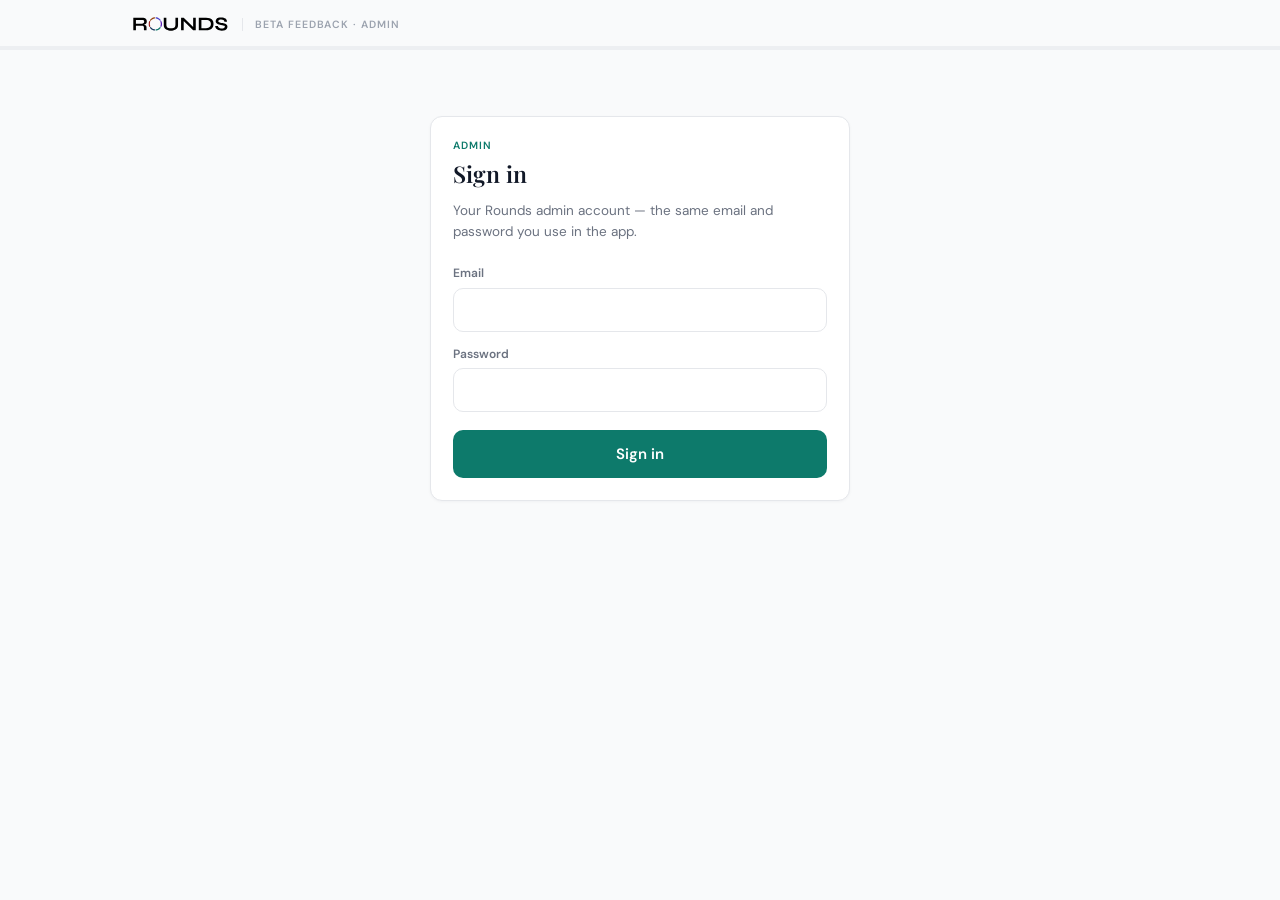
==== beta/index.html @ d3ec4064 "Add the hidden beta feedback page Unlinked and noindex: /beta is the admin console, /beta/?k=<token>" ====
<!DOCTYPE html>
<html lang="en">
<head>
<meta charset="UTF-8" />
<meta name="viewport" content="width=device-width, initial-scale=1, viewport-fit=cover" />
<meta name="robots" content="noindex, nofollow, noarchive" />
<title>Rounds — Beta feedback</title>

<style>
  @import url('https://fonts.googleapis.com/css2?family=Playfair+Display:wght@400;500;600;700&family=DM+Sans:wght@400;500;600;700&display=swap');

  :root {
    --r-teal: #0D7A6B;
    --r-teal-pressed: #0A5E55;
    --r-teal-faint: #E6F5F2;
    --r-text-primary: #111827;
    --r-text-soft: #374151;
    --r-text-muted: #6B7280;
    --r-text-faint: #9CA3AF;
    --r-border: #E5E7EB;
    --r-hairline: #EDEFF2;
    --r-bg: #F9FAFB;
    --r-card: #FFFFFF;
    --r-warning: #991B1B;
    --r-society: #4338CA;
    --r-industry: #92400E;
    --r-regulatory: #991B1B;
    --r-surgical: #1E3A5F;
    --r-cme: #1D4ED8;
    --r-literature: #15803D;
    --r-tier-key: #0D7A6B;
    --r-tier-notable: #1D4ED8;
    --r-tier-background: #64748B;

    --radius-card: 12px;
    --radius-control: 10px;
    --ease: cubic-bezier(0.4, 0, 0.2, 1);
    --fast: 0.15s;
    --base: 0.2s;
    --slow: 0.55s;
  }

  * { box-sizing: border-box; }

  html, body {
    margin: 0; padding: 0;
    background: var(--r-bg);
    color: var(--r-text-primary);
    font-family: 'DM Sans', -apple-system, BlinkMacSystemFont, 'Segoe UI', sans-serif;
    -webkit-font-smoothing: antialiased;
  }

  h1, h2, h3, .serif { font-family: 'Playfair Display', Georgia, serif; font-weight: 600; }

  a { color: var(--r-teal); }

  .wrap { max-width: 680px; margin: 0 auto; padding: 0 20px 80px; }
  .wrap-wide { max-width: 1060px; }

  /* ---------- masthead ---------- */
  .masthead {
    position: sticky; top: 0; z-index: 20;
    background: rgba(249, 250, 251, 0.92);
    backdrop-filter: saturate(180%) blur(12px);
    border-bottom: 1px solid var(--r-hairline);
  }
  .masthead-inner {
    max-width: 680px; margin: 0 auto; padding: 14px 20px 12px;
    display: flex; align-items: center; gap: 12px;
  }
  .masthead-inner.wide { max-width: 1060px; }
  .masthead img { height: 20px; width: auto; display: block; }
  .masthead .eyebrow {
    font-size: 10.5px; font-weight: 600; letter-spacing: 0.09em; text-transform: uppercase;
    color: var(--r-text-faint); padding-left: 12px; border-left: 1px solid var(--r-border);
  }
  .masthead .spacer { flex: 1; }

  .progress-track { height: 3px; background: var(--r-hairline); }
  .progress-fill {
    height: 100%; background: var(--r-teal); width: 0;
    transition: width var(--slow) var(--ease);
  }
  .progress-meta {
    max-width: 680px; margin: 0 auto; padding: 8px 20px 10px;
    display: flex; justify-content: space-between; align-items: baseline;
    font-size: 11.5px; color: var(--r-text-faint);
  }
  .progress-meta strong { color: var(--r-text-muted); font-weight: 600; }

  /* ---------- cards + type ---------- */
  .card {
    background: var(--r-card); border: 1px solid var(--r-border);
    border-radius: var(--radius-card); padding: 22px;
    box-shadow: 0 1px 3px rgba(17, 24, 39, 0.04);
  }
  .card + .card { margin-top: 14px; }

  .step-eyebrow {
    font-size: 10.5px; font-weight: 600; letter-spacing: 0.09em; text-transform: uppercase;
    color: var(--r-teal); margin-bottom: 8px;
  }
  .step-title { font-size: 27px; line-height: 1.2; margin: 0 0 8px; }
  .step-intro { font-size: 15px; line-height: 1.55; color: var(--r-text-muted); margin: 0 0 22px; max-width: 52ch; }

  .q { padding: 20px 0; border-top: 1px solid var(--r-hairline); }
  .q:first-of-type { border-top: none; padding-top: 4px; }
  .q-label { font-size: 15.5px; font-weight: 600; line-height: 1.4; margin-bottom: 3px; }
  .q-help { font-size: 13px; color: var(--r-text-muted); line-height: 1.5; margin-bottom: 12px; }
  .q-optional { font-size: 11px; font-weight: 500; color: var(--r-text-faint); margin-left: 6px; }

  /* ---------- scale ---------- */
  .scale { display: flex; gap: 6px; }
  .scale button {
    flex: 1; min-width: 0; padding: 13px 0;
    font-family: inherit; font-size: 15px; font-weight: 600;
    color: var(--r-text-soft); background: var(--r-card);
    border: 1px solid var(--r-border); border-radius: var(--radius-control);
    cursor: pointer; transition: all var(--fast) var(--ease);
  }
  .scale button:hover { border-color: var(--r-teal); color: var(--r-teal); }
  .scale button[aria-pressed="true"] {
    background: var(--r-teal); border-color: var(--r-teal); color: #fff;
  }
  .scale.nps button { padding: 11px 0; font-size: 13.5px; }
  .scale-anchors {
    display: flex; justify-content: space-between; margin-top: 8px;
    font-size: 11.5px; color: var(--r-text-faint);
  }

  /* ---------- chips / options ---------- */
  .opts { display: flex; flex-wrap: wrap; gap: 8px; }
  .opts button {
    font-family: inherit; font-size: 13.5px; font-weight: 500;
    color: var(--r-text-soft); background: var(--r-card);
    border: 1px solid var(--r-border); border-radius: 999px;
    padding: 9px 15px; cursor: pointer; transition: all var(--fast) var(--ease);
    display: inline-flex; align-items: center; gap: 7px;
  }
  .opts button:hover { border-color: var(--r-teal); color: var(--r-teal); }
  .opts button[aria-pressed="true"] {
    background: var(--r-teal); border-color: var(--r-teal); color: #fff;
  }
  .opts button[aria-pressed="true"] .tick { opacity: 1; }
  .tick { opacity: 0; transition: opacity var(--fast) var(--ease); }

  .opts.stack { flex-direction: column; }
  .opts.stack button {
    border-radius: var(--radius-control); width: 100%;
    justify-content: flex-start; text-align: left; padding: 13px 15px; font-size: 14.5px;
  }

  /* ---------- gate (used / not used) ---------- */
  .gate { display: grid; grid-template-columns: repeat(3, 1fr); gap: 8px; }
  .gate button {
    font-family: inherit; font-size: 14px; font-weight: 600;
    padding: 15px 10px; line-height: 1.3;
    color: var(--r-text-soft); background: var(--r-card);
    border: 1px solid var(--r-border); border-radius: var(--radius-control);
    cursor: pointer; transition: all var(--fast) var(--ease);
  }
  .gate button small { display: block; font-size: 11.5px; font-weight: 400; color: var(--r-text-faint); margin-top: 3px; }
  .gate button:hover { border-color: var(--r-teal); }
  .gate button[aria-pressed="true"] { background: var(--r-teal); border-color: var(--r-teal); color: #fff; }
  .gate button[aria-pressed="true"] small { color: rgba(255,255,255,0.78); }
  @media (max-width: 520px) { .gate { grid-template-columns: 1fr; } .gate button small { display: inline; margin-left: 6px; } }

  /* ---------- text ---------- */
  textarea, input[type="text"], input[type="email"], input[type="password"] {
    width: 100%; font-family: inherit; font-size: 14.5px; color: var(--r-text-primary);
    background: var(--r-card); border: 1px solid var(--r-border);
    border-radius: var(--radius-control); padding: 12px 14px; resize: vertical;
    transition: border-color var(--fast) var(--ease);
  }
  textarea:focus, input:focus { outline: none; border-color: var(--r-teal); }
  textarea { min-height: 88px; line-height: 1.5; }
  .char-count { font-size: 11px; color: var(--r-text-faint); text-align: right; margin-top: 5px; }

  /* ---------- buttons ---------- */
  .btn {
    font-family: inherit; font-size: 15px; font-weight: 600;
    padding: 13px 26px; border-radius: var(--radius-control); border: 1px solid transparent;
    cursor: pointer; transition: all var(--fast) var(--ease);
  }
  .btn-primary { background: var(--r-teal); color: #fff; }
  .btn-primary:hover:not(:disabled) { background: var(--r-teal-pressed); }
  .btn-primary:disabled { background: var(--r-border); color: var(--r-text-faint); cursor: not-allowed; }
  .btn-ghost { background: transparent; color: var(--r-text-muted); border-color: var(--r-border); }
  .btn-ghost:hover { color: var(--r-teal); border-color: var(--r-teal); }
  .btn-sm { font-size: 12.5px; padding: 8px 14px; }
  .btn-danger { background: transparent; color: var(--r-warning); border-color: #F3D6D6; }
  .btn-danger:hover { background: #FEF2F2; }

  .nav { display: flex; align-items: center; gap: 12px; margin-top: 26px; }
  .nav .spacer { flex: 1; }
  .nav-hint { font-size: 12px; color: var(--r-text-faint); }

  /* ---------- feature mock ---------- */
  .feature-head { display: flex; gap: 22px; align-items: center; margin-bottom: 4px; }
  .feature-copy { flex: 1; min-width: 0; }
  .mock {
    flex-shrink: 0; width: 176px; background: var(--r-bg);
    border: 1px solid var(--r-border); border-radius: 14px; padding: 11px;
    display: flex; flex-direction: column; gap: 7px;
  }
  @media (max-width: 640px) {
    .feature-head { flex-direction: column-reverse; align-items: stretch; gap: 16px; }
    .mock { width: 100%; }
  }
  .m-row { display: flex; align-items: center; gap: 7px; }
  .m-card {
    background: var(--r-card); border: 1px solid var(--r-border); border-radius: 8px;
    padding: 8px 9px; display: flex; flex-direction: column; gap: 5px;
  }
  .m-title { font-family: 'Playfair Display', Georgia, serif; font-size: 10.5px; font-weight: 600; line-height: 1.3; color: var(--r-text-primary); }
  .m-meta { font-size: 8px; color: var(--r-text-faint); letter-spacing: 0.03em; }
  .m-bar { height: 5px; border-radius: 3px; background: var(--r-hairline); }
  .m-field {
    background: var(--r-card); border: 1px solid var(--r-border); border-radius: 999px;
    padding: 6px 10px; font-size: 9px; color: var(--r-text-faint);
    display: flex; align-items: center; gap: 6px;
  }
  .m-pill {
    display: inline-flex; align-items: center; gap: 4px; border-radius: 999px;
    padding: 3px 7px; font-size: 8px; font-weight: 600; letter-spacing: 0.03em;
  }
  .m-pill-teal { background: var(--r-teal-faint); color: var(--r-teal); }
  .m-btn {
    background: var(--r-teal); color: #fff; border-radius: 6px; text-align: center;
    padding: 6px 0; font-size: 9px; font-weight: 600;
  }
  .m-stripe { width: 3px; border-radius: 2px; align-self: stretch; }
  .m-seg {
    display: flex; background: var(--r-hairline); border-radius: 7px; padding: 2px; gap: 2px;
  }
  .m-seg div { flex: 1; text-align: center; font-size: 7.5px; font-weight: 600; padding: 4px 0; border-radius: 5px; color: var(--r-text-muted); }
  .m-seg div.on { background: var(--r-card); color: var(--r-text-primary); box-shadow: 0 1px 2px rgba(17,24,39,0.06); }
  .m-score {
    display: flex; align-items: center; gap: 8px;
  }
  .m-score-num { font-family: 'Playfair Display', Georgia, serif; font-size: 20px; font-weight: 600; color: var(--r-tier-key); line-height: 1; }
  .m-notice {
    background: var(--r-card); border: 1px solid var(--r-border); border-radius: 8px;
    padding: 7px 8px; display: flex; gap: 6px; align-items: center;
  }

  /* ---------- misc ---------- */
  .callout {
    background: var(--r-teal-faint); border-radius: var(--radius-control);
    padding: 14px 16px; font-size: 13.5px; line-height: 1.55; color: var(--r-text-soft);
  }
  .fade-in { animation: fade 0.36s var(--ease) both; }
  @keyframes fade { from { opacity: 0; transform: translateY(9px); } to { opacity: 1; transform: none; } }
  @media (prefers-reduced-motion: reduce) {
    .fade-in { animation: none; }
    * { transition-duration: 0.01ms !important; }
  }
  .hidden { display: none !important; }
  .center { text-align: center; }
  .muted { color: var(--r-text-muted); font-size: 13.5px; line-height: 1.55; }
  .err {
    background: #FEF2F2; border: 1px solid #F3D6D6; color: var(--r-warning);
    border-radius: var(--radius-control); padding: 11px 14px; font-size: 13.5px; margin-top: 14px;
  }

  /* ---------- admin ---------- */
  .admin-tabs { display: flex; gap: 6px; margin-bottom: 18px; }
  .admin-tabs button {
    font-family: inherit; font-size: 13.5px; font-weight: 600; padding: 9px 16px;
    border-radius: 999px; border: 1px solid var(--r-border); background: var(--r-card);
    color: var(--r-text-muted); cursor: pointer; transition: all var(--fast) var(--ease);
  }
  .admin-tabs button[aria-pressed="true"] { background: var(--r-teal); border-color: var(--r-teal); color: #fff; }

  table { width: 100%; border-collapse: collapse; font-size: 13.5px; }
  th {
    text-align: left; font-size: 10.5px; font-weight: 600; letter-spacing: 0.07em;
    text-transform: uppercase; color: var(--r-text-faint); padding: 0 10px 10px; white-space: nowrap;
  }
  td { padding: 12px 10px; border-top: 1px solid var(--r-hairline); vertical-align: middle; }
  td.actions { text-align: right; white-space: nowrap; }
  .table-scroll { overflow-x: auto; }

  .status {
    display: inline-flex; align-items: center; gap: 6px; font-size: 12px; font-weight: 600;
    padding: 4px 10px; border-radius: 999px;
  }
  .status-open { background: var(--r-hairline); color: var(--r-text-muted); }
  .status-done { background: var(--r-teal-faint); color: var(--r-teal); }
  .status-revoked { background: #FEF2F2; color: var(--r-warning); }

  .form-row { display: flex; gap: 10px; flex-wrap: wrap; align-items: flex-end; }
  .form-row label { flex: 1; min-width: 160px; font-size: 12px; font-weight: 600; color: var(--r-text-muted); }
  .form-row label input { margin-top: 6px; }

  .stat-grid { display: grid; grid-template-columns: repeat(auto-fit, minmax(140px, 1fr)); gap: 10px; }
  .stat {
    background: var(--r-bg); border: 1px solid var(--r-border); border-radius: var(--radius-control);
    padding: 14px;
  }
  .stat-num { font-family: 'Playfair Display', Georgia, serif; font-size: 26px; font-weight: 600; line-height: 1; }
  .stat-label { font-size: 11.5px; color: var(--r-text-muted); margin-top: 6px; }

  .summary-row { padding: 12px 0; border-top: 1px solid var(--r-hairline); }
  .summary-row:first-child { border-top: none; }
  .summary-q { font-size: 13.5px; font-weight: 600; margin-bottom: 8px; }
  .bar-line { display: flex; align-items: center; gap: 10px; margin-bottom: 5px; font-size: 12.5px; }
  .bar-line .bl-label { width: 190px; flex-shrink: 0; color: var(--r-text-muted); }
  .bar-line .bl-track { display: block; flex: 1; height: 8px; background: var(--r-hairline); border-radius: 4px; overflow: hidden; }
  .bar-line .bl-fill { display: block; height: 8px; background: var(--r-teal); border-radius: 4px; }
  .bar-line .bl-n { width: 34px; text-align: right; color: var(--r-text-faint); font-size: 11.5px; }
  @media (max-width: 560px) { .bar-line .bl-label { width: 110px; } }

  details.resp { border-top: 1px solid var(--r-hairline); padding: 12px 0; }
  details.resp summary { cursor: pointer; font-size: 14px; font-weight: 600; list-style: none; display: flex; align-items: center; gap: 10px; }
  details.resp summary::-webkit-details-marker { display: none; }
  details.resp .ans { margin-top: 12px; }
  .ans-row { display: flex; gap: 12px; padding: 7px 0; border-top: 1px dashed var(--r-hairline); font-size: 13px; }
  .ans-row .ak { width: 220px; flex-shrink: 0; color: var(--r-text-muted); }
  .ans-row .av { color: var(--r-text-primary); }
  @media (max-width: 560px) { .ans-row { flex-direction: column; gap: 2px; } .ans-row .ak { width: auto; } }

  .quote { border-left: 2px solid var(--r-border); padding-left: 12px; margin: 6px 0; font-size: 13px; color: var(--r-text-soft); line-height: 1.5; }
  .quote cite { display: block; font-style: normal; font-size: 11.5px; color: var(--r-text-faint); margin-top: 3px; }
</style>
</head>

<body>
<div id="root"></div>

<script>
(function () {
  "use strict";

  var API = "https://roundsapp.onrender.com";
  var root = document.getElementById("root");

  // ---------------------------------------------------------------------
  // helpers
  // ---------------------------------------------------------------------
  function el(html) { var t = document.createElement("template"); t.innerHTML = html.trim(); return t.content.firstElementChild; }
  function esc(s) {
    return String(s === null || s === undefined ? "" : s)
      .replace(/&/g, "&amp;").replace(/</g, "&lt;").replace(/>/g, "&gt;")
      .replace(/"/g, "&quot;").replace(/'/g, "&#39;");
  }
  function qs(name) { return new URLSearchParams(location.search).get(name); }

  function api(path, opts) {
    opts = opts || {};
    var headers = { "Content-Type": "application/json" };
    if (opts.token) headers["Authorization"] = "Bearer " + opts.token;
    return fetch(API + path, {
      method: opts.method || "GET",
      headers: headers,
      body: opts.body ? JSON.stringify(opts.body) : undefined
    }).then(function (res) {
      return res.text().then(function (text) {
        var data = null;
        try { data = text ? JSON.parse(text) : null; } catch (e) { data = null; }
        if (!res.ok) {
          var msg = (data && (data.detail || data.message)) || ("Request failed (" + res.status + ")");
          var err = new Error(typeof msg === "string" ? msg : "Request failed");
          err.status = res.status;
          throw err;
        }
        return data;
      });
    });
  }

  var TEAL = "var(--r-teal)";
  function segmentedO(size, lw, color) {
    size = size || 30; lw = lw || 2.6; color = color || TEAL;
    var r = (size - lw) / 2, c = 2 * Math.PI * r, period = c / 6;
    var dash = period * 0.74, gap = period * 0.26;
    return '<svg width="' + size + '" height="' + size + '" viewBox="0 0 ' + size + ' ' + size + '" aria-hidden="true">' +
      '<circle cx="' + size / 2 + '" cy="' + size / 2 + '" r="' + r + '" fill="none" stroke="' + color +
      '" stroke-width="' + lw + '" stroke-linecap="round" stroke-dasharray="' + dash.toFixed(2) + ' ' + gap.toFixed(2) +
      '" stroke-dashoffset="' + (gap / 2).toFixed(2) + '" transform="rotate(-90 ' + size / 2 + ' ' + size / 2 + ')" /></svg>';
  }
  var TICK = '<svg class="tick" width="13" height="13" viewBox="0 0 24 24" fill="none" stroke="currentColor" stroke-width="3" stroke-linecap="round" stroke-linejoin="round"><path d="m5 13 4.5 4.5L19 7"/></svg>';

  function masthead(label, wide) {
    return '<div class="masthead"><div class="masthead-inner' + (wide ? " wide" : "") + '">' +
      '<img src="/rounds-wordmark.svg" alt="Rounds" />' +
      '<span class="eyebrow">' + esc(label) + '</span><span class="spacer"></span>' +
      '<span id="mast-slot"></span></div>' +
      '<div class="progress-track"><div class="progress-fill" id="progress-fill"></div></div>' +
      '<div class="progress-meta" id="progress-meta"></div></div>';
  }

  // ---------------------------------------------------------------------
  // feature mini-mocks — same tokens as the app, drawn not screenshotted
  // ---------------------------------------------------------------------
  var MOCKS = {
    search:
      '<div class="m-field">' + '<svg width="9" height="9" viewBox="0 0 24 24" fill="none" stroke="currentColor" stroke-width="2.4"><circle cx="11" cy="11" r="7"/><path d="m20 20-3.5-3.5"/></svg>' +
      'Title, DOI, or a link</div>' +
      '<div class="m-card"><div class="m-row" style="justify-content:space-between;align-items:flex-start">' +
      '<div class="m-title" style="flex:1">Outcomes of early versus delayed fixation…</div>' +
      '<svg width="10" height="10" viewBox="0 0 24 24" fill="' + TEAL + '"><path d="M6 4h12v16l-6-4-6 4V4Z"/></svg></div>' +
      '<div class="m-meta">J BONE JOINT SURG · 2026</div>' +
      '<div class="m-btn">Read</div></div>',
    access:
      '<div class="m-row" style="gap:5px"><span class="m-pill m-pill-teal">' + segmentedO(8, 1.6) + ' McMaster</span>' +
      '<span class="m-meta">connected</span></div>' +
      '<div class="m-card" style="gap:6px"><div class="m-bar" style="width:80%"></div><div class="m-bar" style="width:100%"></div>' +
      '<div class="m-bar" style="width:92%"></div><div class="m-bar" style="width:64%"></div>' +
      '<div class="m-meta" style="margin-top:2px">FULL TEXT · PDF</div></div>',
    pdf:
      '<div class="m-card" style="flex-direction:row;align-items:center;gap:7px">' +
      '<svg width="13" height="13" viewBox="0 0 24 24" fill="none" stroke="' + TEAL + '" stroke-width="1.9" stroke-linecap="round" stroke-linejoin="round"><path d="M12 4v10m0 0 4-4m-4 4-4-4M5 19h14"/></svg>' +
      '<div style="flex:1"><div class="m-title" style="font-size:9.5px">Save PDF</div>' +
      '<div class="m-meta">to your Files</div></div></div>' +
      '<div class="m-card" style="gap:4px"><div class="m-row" style="gap:5px">' +
      '<svg width="10" height="10" viewBox="0 0 24 24" fill="none" stroke="var(--r-text-faint)" stroke-width="1.8"><path d="M3 7h6l2 2h10v10H3z"/></svg>' +
      '<span class="m-meta">ON MY IPHONE / ROUNDS</span></div>' +
      '<div class="m-bar" style="width:70%"></div><div class="m-bar" style="width:52%"></div></div>',
    digest:
      '<div class="m-row" style="justify-content:space-between"><span class="m-meta">MON 3 – SUN 9 AUG</span>' +
      '<span class="m-meta">12 ITEMS</span></div>' +
      '<div class="m-card" style="flex-direction:row;gap:7px"><div class="m-stripe" style="background:var(--r-literature)"></div>' +
      '<div style="flex:1"><div class="m-title">Cemented versus uncemented hemiarthroplasty…</div>' +
      '<div class="m-meta" style="margin-top:3px">PEER-REVIEWED · 6 MIN</div></div></div>' +
      '<div class="m-card" style="flex-direction:row;gap:7px"><div class="m-stripe" style="background:var(--r-society)"></div>' +
      '<div style="flex:1"><div class="m-title">COA position statement update</div>' +
      '<div class="m-meta" style="margin-top:3px">SOCIETY UPDATE</div></div></div>',
    score:
      '<div class="m-card" style="gap:8px"><div class="m-score">' +
      '<div class="m-score-num">88</div>' +
      '<div><div class="m-pill m-pill-teal">KEY READING</div>' +
      '<div class="m-meta" style="margin-top:3px">ROUNDS EVIDENCE SCORE</div></div></div>' +
      '<div style="display:flex;flex-direction:column;gap:4px">' +
      '<div class="m-row"><span class="m-meta" style="width:38px">OUTCOME</span><div class="m-bar" style="flex:1;background:var(--r-tier-key);width:auto;opacity:.9"></div></div>' +
      '<div class="m-row"><span class="m-meta" style="width:38px">METHODS</span><div class="m-bar" style="flex:1;background:var(--r-tier-key);opacity:.65"></div></div>' +
      '<div class="m-row"><span class="m-meta" style="width:38px">DESIGN</span><div class="m-bar" style="flex:1;background:var(--r-tier-key);opacity:.45"></div></div>' +
      '</div></div>',
    library:
      '<div class="m-seg"><div class="on">Bookmarked</div><div>Downloaded</div><div>Notes</div></div>' +
      '<div class="m-card" style="flex-direction:row;gap:7px"><div class="m-stripe" style="background:var(--r-literature)"></div>' +
      '<div style="flex:1"><div class="m-title">Tranexamic acid in primary TKA</div>' +
      '<div class="m-meta" style="margin-top:3px">SAVED 4 AUG · OPEN ACCESS</div></div></div>' +
      '<div class="m-card" style="flex-direction:row;gap:7px"><div class="m-stripe" style="background:var(--r-surgical)"></div>' +
      '<div style="flex:1"><div class="m-title">Note — journal club, Thursday</div>' +
      '<div class="m-meta" style="margin-top:3px">EDITED 2 AUG</div></div></div>',
    share:
      '<div class="m-card" style="gap:5px"><div class="m-meta">SAFARI</div>' +
      '<div class="m-title">pubmed.ncbi.nlm.nih.gov</div></div>' +
      '<div class="center" style="color:var(--r-text-faint);font-size:11px">↓ Share</div>' +
      '<div class="m-card" style="flex-direction:row;align-items:center;gap:7px">' + segmentedO(16, 2) +
      '<div style="flex:1"><div class="m-title" style="font-size:9.5px">Rounds</div>' +
      '<div class="m-meta">opens the paper</div></div></div>',
    reminders:
      '<div class="m-notice">' + segmentedO(14, 1.9) +
      '<div style="flex:1"><div class="m-title" style="font-size:9.5px">Your Rounds are ready</div>' +
      '<div class="m-meta" style="margin-top:2px">LAST WEEK’S ORTHOPAEDIC LITERATURE</div></div></div>' +
      '<div class="m-card" style="flex-direction:row;align-items:center;gap:7px">' +
      '<div class="m-score-num" style="font-size:16px">6</div>' +
      '<div class="m-meta">DAY STREAK · 4 PAPERS<br/>THIS WEEK</div></div>'
  };

  // ---------------------------------------------------------------------
  // the survey
  // ---------------------------------------------------------------------
  var WHY_NOT = [
    "I didn't need it",
    "I couldn't find it",
    "I tried, but it didn't work",
    "It wasn't clear what it did",
    "Too slow",
    "Not how I work"
  ];

  function feature(cfg) {
    var qs = [];
    qs.push({
      id: cfg.id + "_used", type: "gate", label: cfg.gateLabel || ("Did you use " + cfg.short + "?"),
      required: true,
      options: [
        { v: "yes", label: "Yes", note: "used it at least once" },
        { v: "no", label: "No", note: "knew about it, didn't use it" },
        { v: "unaware", label: "Didn't know", note: "first I'm hearing of it" }
      ]
    });
    var usedYes = function (a) { return a[cfg.id + "_used"] === "yes"; };
    var notUsed = function (a) { var v = a[cfg.id + "_used"]; return v === "no" || v === "unaware"; };

    qs.push({
      id: cfg.id + "_rating", type: "scale", min: 1, max: 5, low: "Frustrating", high: "Excellent",
      label: cfg.ratingLabel || "How well did it work for you?", required: true, showIf: usedYes
    });
    (cfg.followUps || []).forEach(function (q) {
      q.showIf = usedYes;
      qs.push(q);
    });
    qs.push({
      id: cfg.id + "_valued", type: "scale", min: 1, max: 5, low: "Wouldn't miss it", high: "Would miss it a lot",
      label: "If this disappeared tomorrow, how much would you miss it?", required: true, showIf: usedYes
    });
    qs.push({
      id: cfg.id + "_why", type: "multi", label: "What kept you from using it?",
      options: (cfg.reasons || WHY_NOT).map(function (r) { return { v: r, label: r }; }),
      required: true, showIf: notUsed
    });
    qs.push({
      id: cfg.id + "_comment", type: "text", label: "Anything you'd change about it?",
      optional: true, placeholder: "Optional — a sentence is plenty.", maxLength: 1000
    });
    return { id: cfg.id, eyebrow: cfg.eyebrow || "Feature", title: cfg.title, intro: cfg.blurb, mock: cfg.mock, questions: qs };
  }

  var STEPS = [
    { id: "welcome", kind: "intro" },

    {
      id: "you", eyebrow: "Section 1", title: "About you",
      intro: "Two quick ones, so your answers can be read in context.",
      questions: [
        {
          id: "role", type: "choice", label: "What best describes you?", required: true,
          options: [
            { v: "surgeon", label: "Orthopaedic surgeon" },
            { v: "resident", label: "Resident or fellow" },
            { v: "student", label: "Medical student" },
            { v: "researcher", label: "Researcher" },
            { v: "other", label: "Something else" }
          ]
        },
        {
          id: "frequency", type: "choice", label: "How often did you open Rounds during the beta?", required: true,
          options: [
            { v: "daily", label: "Most days" },
            { v: "weekly_few", label: "A few times a week" },
            { v: "weekly", label: "About once a week" },
            { v: "few", label: "Once or twice in total" },
            { v: "never", label: "I barely got into it" }
          ]
        },
        {
          id: "blocked", type: "text", label: "If something stopped you using it more, what was it?",
          optional: true, placeholder: "Optional.", maxLength: 600
        }
      ]
    },

    {
      id: "overall", eyebrow: "Section 2", title: "Rounds overall",
      intro: "Before the feature-by-feature part — your gut read.",
      questions: [
        {
          id: "nps", type: "scale", min: 0, max: 10, low: "Not at all likely", high: "Extremely likely",
          label: "How likely are you to recommend Rounds to a colleague?", required: true, nps: true
        },
        {
          id: "time_saved", type: "scale", min: 1, max: 5, low: "Strongly disagree", high: "Strongly agree",
          label: "“Rounds saved me time getting to the literature I care about.”", required: true
        },
        {
          id: "core_job", type: "choice", required: true,
          label: "Which of these did Rounds do best for you?",
          help: "The one thing you'd actually keep it for.",
          options: [
            { v: "find", label: "Finding a specific paper I already knew about" },
            { v: "access", label: "Getting me past the paywall to full text" },
            { v: "keep", label: "Keeping my papers and PDFs in one place" },
            { v: "discover", label: "Showing me what's new that I'd have missed" },
            { v: "triage", label: "Telling me which papers were worth my time" },
            { v: "none", label: "None of them, really" }
          ]
        }
      ]
    },

    feature({
      id: "search", eyebrow: "Section 3 · Feature 1", short: "search",
      title: "Finding a paper", mock: "search",
      blurb: "Search by title, DOI, or a link you paste in — Rounds identifies the paper and opens it.",
      ratingLabel: "How well did search find what you were after?",
      followUps: [
        {
          id: "search_accuracy", type: "choice", label: "When you searched, how often did you get the right paper?",
          required: true,
          options: [
            { v: "always", label: "Every time" },
            { v: "usually", label: "Usually" },
            { v: "sometimes", label: "About half the time" },
            { v: "rarely", label: "Rarely" }
          ]
        },
        {
          id: "search_input", type: "multi", label: "What did you search with?", required: true,
          options: [
            { v: "title", label: "Paper title" },
            { v: "doi", label: "A DOI" },
            { v: "link", label: "A link I pasted" },
            { v: "keywords", label: "Loose keywords / a topic" }
          ]
        }
      ]
    }),

    feature({
      id: "access", eyebrow: "Section 3 · Feature 2", short: "full-text access through your library",
      title: "Getting the full text", mock: "access",
      blurb: "Connect your institution once, then tapping Read opens the paper through your library's access instead of a paywall.",
      gateLabel: "Did you connect your institution and open a full paper?",
      ratingLabel: "How reliably did it get you to the actual paper?",
      followUps: [
        {
          id: "access_speed", type: "scale", min: 1, max: 5, low: "Painfully slow", high: "Instant",
          label: "How fast did papers open?", required: true
        },
        {
          id: "access_problems", type: "multi", label: "Did you hit any of these?", required: true,
          options: [
            { v: "none", label: "No — it just worked" },
            { v: "login", label: "Kept asking me to sign in again" },
            { v: "wrong", label: "Opened the wrong paper" },
            { v: "error", label: "Landed on a publisher error page" },
            { v: "paywall", label: "Still hit a paywall" },
            { v: "slow", label: "Took too long to load" }
          ]
        },
        {
          id: "access_setup", type: "choice", label: "How was the one-time institution sign-in?", required: true,
          options: [
            { v: "easy", label: "Straightforward" },
            { v: "fiddly", label: "Worked, but fiddly" },
            { v: "confusing", label: "I wasn't sure what it wanted" },
            { v: "failed", label: "I couldn't get it to connect" }
          ]
        }
      ],
      reasons: ["I didn't need it", "My institution wasn't listed", "I couldn't get signed in", "I read papers elsewhere", "I wasn't sure what it did", "Privacy concerns"]
    }),

    feature({
      id: "pdf", eyebrow: "Section 3 · Feature 3", short: "Save PDF",
      title: "Saving the PDF", mock: "pdf",
      blurb: "Save PDF puts the document in a folder you choose on your own phone — Rounds keeps only a pointer to it.",
      ratingLabel: "How well did saving a PDF work?",
      followUps: [
        {
          id: "pdf_folder", type: "choice", label: "The one-time “choose where PDFs save” step — did it make sense?",
          required: true,
          options: [
            { v: "clear", label: "Clear, and I liked the control" },
            { v: "ok", label: "Fine, but an extra step" },
            { v: "confusing", label: "I wasn't sure what to pick" },
            { v: "unexpected", label: "I didn't expect it at all" }
          ]
        },
        {
          id: "pdf_reopen", type: "choice", label: "Did you find your saved papers again afterwards?", required: true,
          options: [
            { v: "app", label: "Yes — from the Downloaded tab in Rounds" },
            { v: "files", label: "Yes — in the Files app" },
            { v: "both", label: "Both" },
            { v: "no", label: "No, I lost track of them" }
          ]
        }
      ],
      reasons: ["I didn't need offline copies", "I couldn't find the button", "It failed when I tried", "I save PDFs another way", "I don't want files on my phone", "I wasn't sure where they'd go"]
    }),

    feature({
      id: "digest", eyebrow: "Section 3 · Feature 4", short: "the Rounds tab",
      title: "Your Rounds digest", mock: "digest",
      blurb: "The centre tab: what came out in your subspecialties over your chosen window — papers, society and regulatory updates, technique videos.",
      ratingLabel: "How useful was the digest to you?",
      followUps: [
        {
          id: "digest_relevance", type: "scale", min: 1, max: 5, low: "Mostly noise", high: "Nearly all relevant",
          label: "How relevant were the items to your practice?", required: true
        },
        {
          id: "digest_cadence", type: "choice", label: "Was the amount right?", required: true,
          options: [
            { v: "too_much", label: "Too much to get through" },
            { v: "right", label: "About right" },
            { v: "too_little", label: "Not enough" },
            { v: "unsure", label: "Didn't look closely enough to say" }
          ]
        },
        {
          id: "digest_missing", type: "multi", label: "What was missing or wrong?", required: true,
          options: [
            { v: "nothing", label: "Nothing — it was solid" },
            { v: "wrong_subspecialty", label: "Items outside my subspecialty" },
            { v: "missed_papers", label: "Missed papers I'd expected" },
            { v: "empty_days", label: "Empty or thin days" },
            { v: "summaries", label: "Summaries weren't useful" },
            { v: "sources", label: "Sources I care about aren't covered" }
          ]
        }
      ],
      reasons: ["I didn't need it", "I get this from elsewhere", "The items weren't relevant", "Too much to read", "I didn't notice the tab", "I wasn't sure what it was"]
    }),

    feature({
      id: "score", eyebrow: "Section 3 · Feature 5", short: "the Rounds Evidence Score",
      title: "The Evidence Score", mock: "score",
      blurb: "A 0–100 score on each paper — study design, methods, outcome, size, journal — sorted into Key reading, Worth a look, and Background.",
      gateLabel: "Did you notice and use the score?",
      ratingLabel: "How useful was the score for deciding what to read?",
      followUps: [
        {
          id: "score_trust", type: "scale", min: 1, max: 5, low: "Didn't trust it", high: "Trusted it",
          label: "How much did you trust the score?", required: true
        },
        {
          id: "score_behaviour", type: "choice", label: "Did it change what you read?", required: true,
          options: [
            { v: "yes_often", label: "Yes — I went by it" },
            { v: "yes_sometimes", label: "Sometimes" },
            { v: "no", label: "No, I read what I'd have read anyway" },
            { v: "disagreed", label: "No — I often disagreed with it" }
          ]
        },
        {
          id: "score_clarity", type: "choice", label: "Were the tiers (Key reading / Worth a look / Background) clear?",
          required: true,
          options: [
            { v: "clear", label: "Clear straight away" },
            { v: "after", label: "Clear after I opened the guide" },
            { v: "unclear", label: "Still not sure what they mean" }
          ]
        }
      ],
      reasons: ["I didn't notice it", "I judge papers myself", "I didn't trust an automated score", "I wasn't sure what it measured", "It didn't match my read of the paper", "I didn't use the digest much"]
    }),

    feature({
      id: "library", eyebrow: "Section 3 · Feature 6", short: "the Library",
      title: "Library and notes", mock: "library",
      blurb: "Bookmarked papers, downloaded PDFs, and your own notes — filterable, searchable, and openable straight back into full text.",
      ratingLabel: "How well did the Library work for you?",
      followUps: [
        {
          id: "library_use", type: "multi", label: "What did you use it for?", required: true,
          options: [
            { v: "bookmark", label: "Bookmarking papers to read later" },
            { v: "downloads", label: "Getting back to saved PDFs" },
            { v: "notes", label: "Writing notes" },
            { v: "journal_club", label: "Gathering papers for teaching / journal club" }
          ]
        },
        {
          id: "library_missing", type: "text", label: "What's missing from it?",
          optional: true, placeholder: "Optional — folders, tags, export, sync…", maxLength: 600
        }
      ],
      reasons: ["I didn't save anything", "I keep references elsewhere", "I couldn't find it", "It wasn't clear what it held", "Notes weren't useful to me", "Too basic for what I need"]
    }),

    {
      id: "extras", eyebrow: "Section 3 · Feature 7", title: "The smaller pieces",
      intro: "Two quick ones — the share sheet and the morning reminder.",
      mock: "share",
      questions: [
        {
          id: "share_used", type: "gate", required: true,
          label: "Did you ever send a paper into Rounds from another app (Safari, email, PubMed)?",
          options: [
            { v: "yes", label: "Yes", note: "used the share sheet" },
            { v: "no", label: "No", note: "knew about it, didn't" },
            { v: "unaware", label: "Didn't know", note: "wasn't aware of it" }
          ]
        },
        {
          id: "share_rating", type: "scale", min: 1, max: 5, low: "Frustrating", high: "Excellent",
          label: "How well did that work?", required: true,
          showIf: function (a) { return a.share_used === "yes"; }
        },
        {
          id: "reminders_used", type: "gate", required: true,
          label: "Did you have the daily reminder notifications on?",
          options: [
            { v: "yes", label: "Yes", note: "had them on" },
            { v: "no", label: "No", note: "turned them off / never on" },
            { v: "unaware", label: "Didn't know", note: "wasn't aware of them" }
          ]
        },
        {
          id: "reminders_rating", type: "choice", label: "How did the reminders land?", required: true,
          showIf: function (a) { return a.reminders_used === "yes"; },
          options: [
            { v: "useful", label: "Useful — they got me into the app" },
            { v: "neutral", label: "Neutral — I mostly ignored them" },
            { v: "noisy", label: "Too frequent" },
            { v: "annoying", label: "Annoying enough that I'd turn them off" }
          ]
        },
        {
          id: "streak_view", type: "choice", label: "The reading streak on the Rounds tab — what did you make of it?",
          required: true,
          options: [
            { v: "motivating", label: "Motivating" },
            { v: "neutral", label: "Didn't really notice it" },
            { v: "gimmicky", label: "Feels gimmicky for a clinical tool" },
            { v: "pressure", label: "Adds pressure I don't want" }
          ]
        }
      ]
    },

    {
      id: "friction", eyebrow: "Section 4", title: "Where it got in your way",
      intro: "The honest part. This is the most useful page in the survey.",
      questions: [
        {
          id: "friction_points", type: "multi", required: true,
          label: "Did any of these happen to you?",
          help: "Select everything that applies.",
          options: [
            { v: "none", label: "Nothing notable went wrong" },
            { v: "slow_launch", label: "Slow to start up" },
            { v: "slow_open", label: "Papers slow to open" },
            { v: "wrong_paper", label: "Opened the wrong paper" },
            { v: "no_access", label: "Couldn't get full text I should have had" },
            { v: "pdf_fail", label: "Save PDF failed" },
            { v: "signin", label: "Trouble signing in or staying signed in" },
            { v: "lost_data", label: "Saved items or notes went missing" },
            { v: "crash", label: "It crashed or froze" },
            { v: "confusing", label: "I couldn't work out how to do something" }
          ]
        },
        {
          id: "friction_detail", type: "text", required: true,
          label: "Tell us about the worst one.",
          help: "What were you trying to do, and what happened instead? A couple of sentences.",
          placeholder: "e.g. Tapped Read on a JBJS paper from the digest and got a publisher error page.",
          maxLength: 2000
        },
        {
          id: "trust", type: "scale", min: 1, max: 5, low: "Not at all", high: "Completely",
          label: "How much did you trust Rounds to be accurate about the literature?", required: true
        }
      ]
    },

    {
      id: "closing", eyebrow: "Section 5", title: "Where this goes next",
      intro: "Last page.",
      questions: [
        {
          id: "keep_using", type: "scale", min: 1, max: 5, low: "Definitely not", high: "Definitely",
          label: "Will you keep using Rounds now the beta is over?", required: true
        },
        {
          id: "one_change", type: "text", required: true,
          label: "What one change would make the biggest difference to you?",
          placeholder: "One thing. The one that matters most.", maxLength: 1000
        },
        {
          id: "missing_feature", type: "text", optional: true,
          label: "Anything Rounds doesn't do that you expected it to?",
          placeholder: "Optional.", maxLength: 1000
        },
        {
          id: "followup", type: "choice", required: true,
          label: "Can we come back to you with a follow-up question?",
          options: [
            { v: "yes", label: "Yes, happy to" },
            { v: "call", label: "Yes — a short call is fine too" },
            { v: "no", label: "I'd rather not" }
          ]
        },
        {
          id: "anything_else", type: "text", optional: true,
          label: "Anything else you want us to know?",
          placeholder: "Optional.", maxLength: 2000
        }
      ]
    }
  ];

  // Human labels for the admin summary — keyed by question id.
  var QUESTION_LABELS = {};
  var OPTION_LABELS = {};
  STEPS.forEach(function (s) {
    (s.questions || []).forEach(function (q) {
      QUESTION_LABELS[q.id] = q.label;
      if (q.options) {
        OPTION_LABELS[q.id] = {};
        q.options.forEach(function (o) { OPTION_LABELS[q.id][o.v] = o.label; });
      }
    });
  });

  // =====================================================================
  // TESTER SIDE
  // =====================================================================
  function runSurvey(token) {
    var storeKey = "rounds_beta_v1_" + token;
    var answers = {};
    var stepIndex = 0;
    var startedAt = Date.now();
    var intro = null;

    try {
      var saved = JSON.parse(localStorage.getItem(storeKey) || "null");
      if (saved && saved.answers) { answers = saved.answers; stepIndex = saved.stepIndex || 0; }
    } catch (e) { /* a corrupt draft is not worth blocking on */ }

    function persist() {
      try { localStorage.setItem(storeKey, JSON.stringify({ answers: answers, stepIndex: stepIndex })); } catch (e) {}
    }

    function visibleQuestions(step) {
      return (step.questions || []).filter(function (q) { return !q.showIf || q.showIf(answers); });
    }

    function answered(q) {
      var v = answers[q.id];
      if (q.optional) return true;
      if (q.type === "multi") return Array.isArray(v) && v.length > 0;
      if (q.type === "text") return typeof v === "string" && v.trim().length > 0;
      return v !== undefined && v !== null && v !== "";
    }

    function stepComplete(step) {
      return visibleQuestions(step).every(answered);
    }

    root.innerHTML = masthead("Beta feedback") + '<div class="wrap"><div id="stage"></div></div>';
    var stage = document.getElementById("stage");

    function setProgress() {
      var pct = Math.round((stepIndex / (STEPS.length - 1)) * 100);
      document.getElementById("progress-fill").style.width = pct + "%";
      var meta = document.getElementById("progress-meta");
      if (stepIndex === 0 || stepIndex >= STEPS.length) { meta.innerHTML = ""; return; }
      meta.innerHTML = '<span>Step <strong>' + stepIndex + '</strong> of ' + (STEPS.length - 1) + '</span>' +
        '<span>' + pct + '% complete · saved on this device</span>';
    }

    // ----- question renderers -----
    function renderQuestion(q) {
      var wrap = el('<div class="q"></div>');
      var label = '<div class="q-label">' + esc(q.label) +
        (q.optional ? '<span class="q-optional">optional</span>' : "") + '</div>';
      wrap.insertAdjacentHTML("beforeend", label);
      if (q.help) wrap.insertAdjacentHTML("beforeend", '<div class="q-help">' + esc(q.help) + '</div>');

      if (q.type === "scale") {
        var box = el('<div></div>');
        var row = el('<div class="scale' + (q.nps ? " nps" : "") + '"></div>');
        for (var i = q.min; i <= q.max; i++) {
          (function (val) {
            var b = el('<button type="button" aria-pressed="' + (answers[q.id] === val) + '">' + val + '</button>');
            b.addEventListener("click", function () { answers[q.id] = val; persist(); render(); });
            row.appendChild(b);
          })(i);
        }
        box.appendChild(row);
        box.insertAdjacentHTML("beforeend",
          '<div class="scale-anchors"><span>' + esc(q.low) + '</span><span>' + esc(q.high) + '</span></div>');
        wrap.appendChild(box);
      }

      else if (q.type === "gate") {
        var g = el('<div class="gate"></div>');
        q.options.forEach(function (o) {
          var b = el('<button type="button" aria-pressed="' + (answers[q.id] === o.v) + '">' + esc(o.label) +
            (o.note ? '<small>' + esc(o.note) + '</small>' : "") + '</button>');
          b.addEventListener("click", function () { answers[q.id] = o.v; persist(); render(); });
          g.appendChild(b);
        });
        wrap.appendChild(g);
      }

      else if (q.type === "choice" || q.type === "multi") {
        var multi = q.type === "multi";
        var longest = q.options.reduce(function (m, o) { return Math.max(m, o.label.length); }, 0);
        var list = el('<div class="opts' + (longest > 34 ? " stack" : "") + '"></div>');
        q.options.forEach(function (o) {
          var on = multi ? (answers[q.id] || []).indexOf(o.v) !== -1 : answers[q.id] === o.v;
          var b = el('<button type="button" aria-pressed="' + on + '">' + TICK + esc(o.label) + '</button>');
          b.addEventListener("click", function () {
            if (!multi) { answers[q.id] = o.v; }
            else {
              var cur = answers[q.id] || [];
              // "nothing / none" answers are exclusive — selecting one clears the rest.
              var exclusive = o.v === "none" || o.v === "nothing";
              if (cur.indexOf(o.v) !== -1) cur = cur.filter(function (x) { return x !== o.v; });
              else if (exclusive) cur = [o.v];
              else cur = cur.filter(function (x) { return x !== "none" && x !== "nothing"; }).concat([o.v]);
              answers[q.id] = cur;
            }
            persist(); render();
          });
          list.appendChild(b);
        });
        wrap.appendChild(list);
      }

      else if (q.type === "text") {
        var max = q.maxLength || 1000;
        var ta = el('<textarea maxlength="' + max + '" placeholder="' + esc(q.placeholder || "") + '"></textarea>');
        ta.value = answers[q.id] || "";
        var count = el('<div class="char-count">' + (ta.value.length) + " / " + max + '</div>');
        ta.addEventListener("input", function () {
          answers[q.id] = ta.value;
          count.textContent = ta.value.length + " / " + max;
          persist();
          syncNav();
        });
        wrap.appendChild(ta);
        wrap.appendChild(count);
      }

      return wrap;
    }

    var navNext = null;
    function syncNav() {
      if (!navNext) return;
      navNext.disabled = !stepComplete(STEPS[stepIndex]);
    }

    // ----- screens -----
    function renderIntro() {
      // Whatever the admin typed, in full — splitting on the first word greets
      // half the testers as "Dr".
      var name = (intro && intro.name) || "";
      stage.innerHTML = "";
      var c = el('<div class="card fade-in"></div>');
      c.innerHTML =
        '<div class="center" style="margin-bottom:18px">' + segmentedO(46, 3.4) + '</div>' +
        '<h1 class="step-title center" style="font-size:31px">' +
        (name ? "Thank you, " + esc(name) + "." : "Thank you.") + '</h1>' +
        '<p class="step-intro center" style="margin:0 auto 22px">You have used Rounds through the beta. ' +
        'These questions are how we work out what to build next, what to fix, and what to drop.</p>' +
        '<div class="callout"><strong>About ten minutes.</strong> Mostly taps — there are five short boxes to type in, ' +
        'and two of them are optional. Your progress saves on this device as you go, so you can stop and come back to ' +
        'the same link. Nothing is sent until you press submit at the end.</div>' +
        '<p class="muted" style="margin-top:18px">Answers go to the Rounds team only, tied to your name so we can follow up. ' +
        'We never ask what you searched for.</p>';
      var nav = el('<div class="nav"><span class="spacer"></span></div>');
      var b = el('<button class="btn btn-primary">Start</button>');
      b.addEventListener("click", function () { stepIndex = 1; persist(); render(); });
      nav.appendChild(b);
      c.appendChild(nav);
      stage.appendChild(c);
    }

    function renderStep(step) {
      stage.innerHTML = "";
      var c = el('<div class="card fade-in"></div>');
      var headHTML =
        '<div class="step-eyebrow">' + esc(step.eyebrow || "") + '</div>' +
        '<h2 class="step-title">' + esc(step.title) + '</h2>' +
        (step.intro ? '<p class="step-intro">' + esc(step.intro) + '</p>' : "");

      if (step.mock && MOCKS[step.mock]) {
        c.insertAdjacentHTML("beforeend",
          '<div class="feature-head"><div class="feature-copy">' + headHTML + '</div>' +
          '<div class="mock" role="img" aria-label="Illustration of the ' + esc(step.title) + ' screen">' +
          MOCKS[step.mock] + '</div></div>');
      } else {
        c.insertAdjacentHTML("beforeend", headHTML);
      }

      visibleQuestions(step).forEach(function (q) { c.appendChild(renderQuestion(q)); });

      var nav = el('<div class="nav"></div>');
      var back = el('<button class="btn btn-ghost">Back</button>');
      back.addEventListener("click", function () { stepIndex--; persist(); render(); window.scrollTo(0, 0); });
      nav.appendChild(back);
      nav.appendChild(el('<span class="spacer"></span>'));

      var last = stepIndex === STEPS.length - 1;
      navNext = el('<button class="btn btn-primary">' + (last ? "Submit" : "Next") + '</button>');
      navNext.addEventListener("click", function () {
        if (!stepComplete(step)) return;
        if (last) { submit(); return; }
        stepIndex++; persist(); render(); window.scrollTo(0, 0);
      });
      nav.appendChild(navNext);
      c.appendChild(nav);
      c.insertAdjacentHTML("beforeend",
        '<div class="nav-hint" style="margin-top:10px">' +
        (stepComplete(step) ? "" : "Answer the questions above to continue.") + '</div>');
      stage.appendChild(c);
      syncNav();
    }

    function submit() {
      navNext.disabled = true;
      navNext.textContent = "Sending…";
      var payload = { answers: answers, durationSec: Math.round((Date.now() - startedAt) / 1000) };
      api("/beta/survey/" + encodeURIComponent(token), { method: "POST", body: payload })
        .then(function () {
          try { localStorage.removeItem(storeKey); } catch (e) {}
          renderDone();
        })
        .catch(function (err) {
          navNext.disabled = false;
          navNext.textContent = "Submit";
          var existing = stage.querySelector(".err");
          if (existing) existing.remove();
          stage.querySelector(".card").appendChild(
            el('<div class="err">' + esc(err.message || "Could not send your answers.") +
              ' Your answers are still saved on this device — try again in a moment.</div>'));
        });
    }

    function renderDone() {
      document.getElementById("progress-fill").style.width = "100%";
      document.getElementById("progress-meta").innerHTML = "";
      stage.innerHTML = "";
      var c = el('<div class="card fade-in center"></div>');
      c.innerHTML =
        '<div style="margin-bottom:18px">' + segmentedO(46, 3.4) + '</div>' +
        '<h1 class="step-title" style="font-size:29px">That is everything.</h1>' +
        '<p class="step-intro" style="margin:0 auto">Thank you — genuinely. Every answer here gets read, and the ' +
        'friction page gets read twice.</p>' +
        '<p class="muted" style="margin-top:18px">You can close this tab. If you said we could follow up, ' +
        'you may hear from us once.</p>';
      stage.appendChild(c);
    }

    function renderClosed(message) {
      stage.innerHTML = "";
      var c = el('<div class="card fade-in center"></div>');
      c.innerHTML =
        '<div style="margin-bottom:18px">' + segmentedO(40, 3, "var(--r-text-faint)") + '</div>' +
        '<h1 class="step-title" style="font-size:25px">' + esc(message) + '</h1>' +
        '<p class="muted">If you think this is a mistake, reply to the email that sent you here and we will ' +
        'issue a fresh link.</p>';
      stage.appendChild(c);
    }

    function render() {
      setProgress();
      if (stepIndex === 0) renderIntro();
      else renderStep(STEPS[stepIndex]);
    }

    stage.innerHTML = '<div class="card center muted">Opening your survey…</div>';
    api("/beta/survey/" + encodeURIComponent(token))
      .then(function (data) {
        intro = data;
        if (data.status === "submitted") { renderClosed("You have already sent this one in."); return; }
        render();
      })
      .catch(function (err) {
        renderClosed(err.status === 404 ? "This link is no longer active." :
          "We could not open your survey just now.");
      });
  }

  // =====================================================================
  // ADMIN SIDE
  // =====================================================================
  function runAdmin() {
    var token = null;
    var tab = "invites";
    var testers = [];
    var responses = [];

    try { token = sessionStorage.getItem("rounds_beta_admin_token"); } catch (e) {}

    root.innerHTML = masthead("Beta feedback · admin", true) +
      '<div class="wrap wrap-wide" style="padding-top:26px"><div id="stage"></div></div>';
    var stage = document.getElementById("stage");
    document.getElementById("progress-meta").remove();

    function renderLogin(message) {
      stage.innerHTML = "";
      var c = el('<div class="card fade-in" style="max-width:420px;margin:40px auto"></div>');
      c.innerHTML =
        '<div class="step-eyebrow">Admin</div>' +
        '<h2 class="step-title" style="font-size:23px">Sign in</h2>' +
        '<p class="muted" style="margin-bottom:18px">Your Rounds admin account — the same email and password you ' +
        'use in the app.</p>';
      var form = el('<form></form>');
      form.innerHTML =
        '<label style="font-size:12px;font-weight:600;color:var(--r-text-muted)">Email' +
        '<input type="email" name="email" autocomplete="username" required style="margin-top:6px" /></label>' +
        '<label style="display:block;margin-top:14px;font-size:12px;font-weight:600;color:var(--r-text-muted)">Password' +
        '<input type="password" name="password" autocomplete="current-password" required style="margin-top:6px" /></label>';
      var btn = el('<button class="btn btn-primary" type="submit" style="width:100%;margin-top:18px">Sign in</button>');
      form.appendChild(btn);
      form.addEventListener("submit", function (e) {
        e.preventDefault();
        btn.disabled = true; btn.textContent = "Signing in…";
        api("/auth/email/login", {
          method: "POST",
          body: { email: form.email.value.trim(), password: form.password.value }
        }).then(function (data) {
          if (!data.me || data.me.accountType !== "admin") {
            throw new Error("That account is not an admin.");
          }
          token = data.token;
          try { sessionStorage.setItem("rounds_beta_admin_token", token); } catch (e) {}
          load();
        }).catch(function (err) {
          btn.disabled = false; btn.textContent = "Sign in";
          var old = c.querySelector(".err"); if (old) old.remove();
          c.appendChild(el('<div class="err">' + esc(err.message || "Could not sign in.") + '</div>'));
        });
      });
      c.appendChild(form);
      if (message) c.appendChild(el('<div class="err">' + esc(message) + '</div>'));
      stage.appendChild(c);
    }

    function load() {
      stage.innerHTML = '<div class="card center muted">Loading…</div>';
      Promise.all([
        api("/admin/beta/testers", { token: token }),
        api("/admin/beta/responses", { token: token })
      ]).then(function (out) {
        testers = out[0]; responses = out[1];
        renderAdmin();
      }).catch(function (err) {
        if (err.status === 401 || err.status === 403) {
          try { sessionStorage.removeItem("rounds_beta_admin_token"); } catch (e) {}
          token = null;
          renderLogin(err.status === 403 ? "That account is not an admin." : "Your session expired.");
          return;
        }
        stage.innerHTML = "";
        stage.appendChild(el('<div class="card"><div class="err" style="margin:0">' +
          esc(err.message || "Could not load.") + '</div></div>'));
      });
    }

    function surveyURL(t) { return location.origin + "/beta/?k=" + t.token; }

    function statusOf(t) {
      if (t.revoked) return { cls: "status-revoked", label: "Revoked" };
      if (t.submittedAt) return { cls: "status-done", label: "Submitted" };
      return { cls: "status-open", label: "Waiting" };
    }

    function renderAdmin() {
      stage.innerHTML = "";

      var head = el('<div style="display:flex;align-items:center;gap:12px;margin-bottom:18px;flex-wrap:wrap"></div>');
      head.innerHTML = '<h2 class="step-title" style="font-size:25px;margin:0;flex:1">Beta feedback</h2>';
      var out = el('<button class="btn btn-ghost btn-sm">Sign out</button>');
      out.addEventListener("click", function () {
        try { sessionStorage.removeItem("rounds_beta_admin_token"); } catch (e) {}
        token = null; renderLogin();
      });
      head.appendChild(out);
      stage.appendChild(head);

      var tabs = el('<div class="admin-tabs"></div>');
      [["invites", "Invites (" + testers.length + ")"],
       ["summary", "Summary"],
       ["responses", "Responses (" + responses.length + ")"]].forEach(function (t) {
        var b = el('<button type="button" aria-pressed="' + (tab === t[0]) + '">' + esc(t[1]) + '</button>');
        b.addEventListener("click", function () { tab = t[0]; renderAdmin(); });
        tabs.appendChild(b);
      });
      stage.appendChild(tabs);

      if (tab === "invites") renderInvites();
      else if (tab === "summary") renderSummary();
      else renderResponses();
    }

    // ----- invites -----
    function renderInvites() {
      var add = el('<div class="card"></div>');
      add.innerHTML = '<div class="q-label" style="margin-bottom:12px">Create an invite link</div>';
      var form = el('<form class="form-row"></form>');
      form.innerHTML =
        '<label>Name<input type="text" name="name" required placeholder="Dr Sarah Chen" /></label>' +
        '<label>Email <span style="font-weight:400;color:var(--r-text-faint)">(so you can send it)</span>' +
        '<input type="email" name="email" placeholder="optional" /></label>' +
        '<label>Note<input type="text" name="note" placeholder="e.g. PGY-4, sports" /></label>';
      var btn = el('<button class="btn btn-primary btn-sm" type="submit" style="padding:12px 20px">Create link</button>');
      form.appendChild(btn);
      form.addEventListener("submit", function (e) {
        e.preventDefault();
        btn.disabled = true; btn.textContent = "Creating…";
        api("/admin/beta/testers", {
          method: "POST", token: token,
          body: {
            name: form.name.value.trim(),
            email: form.email.value.trim() || null,
            note: form.note.value.trim() || null
          }
        }).then(function () { load(); })
          .catch(function (err) {
            btn.disabled = false; btn.textContent = "Create link";
            var old = add.querySelector(".err"); if (old) old.remove();
            add.appendChild(el('<div class="err">' + esc(err.message) + '</div>'));
          });
      });
      add.appendChild(form);
      stage.appendChild(add);

      var card = el('<div class="card"></div>');
      if (!testers.length) {
        card.innerHTML = '<div class="center muted" style="padding:22px 0">No invites yet. ' +
          'Create one above and send the link.</div>';
        stage.appendChild(card);
        return;
      }
      var scroll = el('<div class="table-scroll"></div>');
      var table = el('<table><thead><tr><th>Tester</th><th>Note</th><th>Status</th><th>Created</th>' +
        '<th style="text-align:right">Link</th></tr></thead><tbody></tbody></table>');
      var tbody = table.querySelector("tbody");
      testers.forEach(function (t) {
        var s = statusOf(t);
        var tr = el('<tr></tr>');
        tr.innerHTML =
          '<td><div style="font-weight:600">' + esc(t.name) + '</div>' +
          (t.email ? '<div style="font-size:11.5px;color:var(--r-text-faint)">' + esc(t.email) + '</div>' : "") + '</td>' +
          '<td style="color:var(--r-text-muted)">' + esc(t.note || "—") + '</td>' +
          '<td><span class="status ' + s.cls + '">' + s.label + '</span></td>' +
          '<td style="color:var(--r-text-faint);font-size:12px">' + esc((t.createdAt || "").slice(0, 10)) + '</td>';
        var actions = el('<td class="actions"></td>');

        var copy = el('<button class="btn btn-ghost btn-sm">Copy link</button>');
        copy.addEventListener("click", function () {
          var url = surveyURL(t);
          var done = function () { copy.textContent = "Copied"; setTimeout(function () { copy.textContent = "Copy link"; }, 1600); };
          if (navigator.clipboard) navigator.clipboard.writeText(url).then(done, function () { window.prompt("Copy this link", url); });
          else window.prompt("Copy this link", url);
        });
        actions.appendChild(copy);

        if (t.submittedAt || t.revoked) {
          var reopen = el('<button class="btn btn-ghost btn-sm" style="margin-left:6px">Reopen</button>');
          reopen.addEventListener("click", function () {
            api("/admin/beta/testers/" + t.id + "/reopen", { method: "POST", token: token }).then(load);
          });
          actions.appendChild(reopen);
        }
        if (!t.revoked) {
          var revoke = el('<button class="btn btn-danger btn-sm" style="margin-left:6px">Revoke</button>');
          revoke.addEventListener("click", function () {
            if (!window.confirm("Deactivate " + t.name + "'s link? Any answers they already sent are kept.")) return;
            api("/admin/beta/testers/" + t.id, { method: "DELETE", token: token }).then(load);
          });
          actions.appendChild(revoke);
        }
        tr.appendChild(actions);
        tbody.appendChild(tr);
      });
      scroll.appendChild(table);
      card.appendChild(scroll);
      stage.appendChild(card);
    }

    // ----- summary -----
    function valuesFor(qid) {
      var out = [];
      responses.forEach(function (r) {
        var v = r.answers[qid];
        if (v === undefined || v === null || v === "") return;
        if (Array.isArray(v)) v.forEach(function (x) { out.push(x); });
        else out.push(v);
      });
      return out;
    }

    function barBlock(qid, label) {
      var vals = valuesFor(qid);
      if (!vals.length) return null;
      var counts = {};
      vals.forEach(function (v) { counts[v] = (counts[v] || 0) + 1; });
      var keys = Object.keys(counts).sort(function (a, b) {
        var na = Number(a), nb = Number(b);
        if (!isNaN(na) && !isNaN(nb)) return na - nb;
        return counts[b] - counts[a];
      });
      var max = Math.max.apply(null, keys.map(function (k) { return counts[k]; }));
      var block = el('<div class="summary-row"></div>');
      var numeric = keys.every(function (k) { return !isNaN(Number(k)); });
      var mean = numeric
        ? (vals.reduce(function (s, v) { return s + Number(v); }, 0) / vals.length).toFixed(1)
        : null;
      block.innerHTML = '<div class="summary-q">' + esc(label) +
        (mean !== null ? ' <span style="color:var(--r-teal)">mean ' + mean + '</span>' : "") +
        ' <span style="font-weight:400;color:var(--r-text-faint)">n=' + vals.length + '</span></div>';
      keys.forEach(function (k) {
        var pretty = (OPTION_LABELS[qid] && OPTION_LABELS[qid][k]) || k;
        block.insertAdjacentHTML("beforeend",
          '<div class="bar-line"><span class="bl-label">' + esc(pretty) + '</span>' +
          '<span class="bl-track"><span class="bl-fill" style="width:' + Math.round(counts[k] / max * 100) + '%"></span></span>' +
          '<span class="bl-n">' + counts[k] + '</span></div>');
      });
      return block;
    }

    var FEATURES = [
      ["search", "Search"], ["access", "Full-text access"], ["pdf", "Save PDF"],
      ["digest", "Rounds digest"], ["score", "Evidence Score"], ["library", "Library & notes"],
      ["share", "Share sheet"], ["reminders", "Reminders"]
    ];

    function renderSummary() {
      if (!responses.length) {
        stage.appendChild(el('<div class="card center muted" style="padding:36px 0">' +
          'No responses yet. The summary fills in as they come back.</div>'));
        return;
      }

      // headline numbers
      var nps = valuesFor("nps").map(Number);
      var promoters = nps.filter(function (v) { return v >= 9; }).length;
      var detractors = nps.filter(function (v) { return v <= 6; }).length;
      var npsScore = nps.length ? Math.round((promoters - detractors) / nps.length * 100) : null;
      var durations = responses.map(function (r) { return r.durationSec; }).filter(function (d) { return d; });
      var medianMin = durations.length
        ? (durations.sort(function (a, b) { return a - b; })[Math.floor(durations.length / 2)] / 60).toFixed(1)
        : "—";

      var stats = el('<div class="card"><div class="stat-grid"></div></div>');
      var grid = stats.querySelector(".stat-grid");
      [
        [responses.length + " / " + testers.length, "Responses in"],
        [npsScore === null ? "—" : npsScore, "Net promoter score"],
        [(valuesFor("time_saved").reduce(function (s, v) { return s + Number(v); }, 0) /
          Math.max(1, valuesFor("time_saved").length)).toFixed(1), "“Saved me time” (1–5)"],
        [medianMin + " min", "Median time to complete"]
      ].forEach(function (s) {
        grid.appendChild(el('<div class="stat"><div class="stat-num">' + esc(s[0]) + '</div>' +
          '<div class="stat-label">' + esc(s[1]) + '</div></div>'));
      });
      stage.appendChild(stats);

      // feature adoption
      var adopt = el('<div class="card"><div class="summary-q" style="margin-bottom:12px">Feature use</div></div>');
      FEATURES.forEach(function (f) {
        var vals = valuesFor(f[0] + "_used");
        if (!vals.length) return;
        var yes = vals.filter(function (v) { return v === "yes"; }).length;
        var unaware = vals.filter(function (v) { return v === "unaware"; }).length;
        // Only the 1–5 scales have a mean; the reminders follow-up is a choice,
        // and averaging it would print NaN.
        var ratings = valuesFor(f[0] + "_rating").map(Number).filter(function (n) { return !isNaN(n); });
        var mean = ratings.length
          ? " · " + (ratings.reduce(function (s, v) { return s + v; }, 0) / ratings.length).toFixed(1) + "/5"
          : "";
        adopt.insertAdjacentHTML("beforeend",
          '<div class="bar-line"><span class="bl-label">' + esc(f[1]) + '</span>' +
          '<span class="bl-track"><span class="bl-fill" style="width:' + Math.round(yes / vals.length * 100) + '%"></span></span>' +
          '<span class="bl-n" style="width:auto">' + yes + '/' + vals.length +
          ' used' + mean + (unaware ? ' · ' + unaware + ' unaware' : "") + '</span></div>');
      });
      stage.appendChild(adopt);

      // distributions worth seeing at a glance
      var dist = el('<div class="card"></div>');
      ["core_job", "friction_points", "keep_using", "trust", "role", "frequency"].forEach(function (qid) {
        var b = barBlock(qid, QUESTION_LABELS[qid] || qid);
        if (b) dist.appendChild(b);
      });
      stage.appendChild(dist);

      // free text, gathered
      var textCard = el('<div class="card"><div class="summary-q" style="margin-bottom:6px">In their words</div></div>');
      [["one_change", "Biggest change wanted"], ["friction_detail", "Worst friction"],
       ["missing_feature", "Expected but missing"], ["anything_else", "Anything else"]].forEach(function (t) {
        var quotes = responses.filter(function (r) { return (r.answers[t[0]] || "").trim(); });
        if (!quotes.length) return;
        textCard.insertAdjacentHTML("beforeend",
          '<div class="summary-q" style="margin-top:16px;color:var(--r-text-muted);font-size:12px;' +
          'text-transform:uppercase;letter-spacing:.07em">' + esc(t[1]) + '</div>');
        quotes.forEach(function (r) {
          textCard.insertAdjacentHTML("beforeend",
            '<div class="quote">' + esc(r.answers[t[0]]) + '<cite>' + esc(r.testerName) + '</cite></div>');
        });
      });
      stage.appendChild(textCard);
    }

    // ----- responses -----
    function csvEscape(v) {
      var s = Array.isArray(v) ? v.join("; ") : (v === null || v === undefined ? "" : String(v));
      return '"' + s.replace(/"/g, '""') + '"';
    }

    function exportCSV() {
      var keys = [];
      STEPS.forEach(function (s) { (s.questions || []).forEach(function (q) { keys.push(q.id); }); });
      responses.forEach(function (r) {
        Object.keys(r.answers).forEach(function (k) { if (keys.indexOf(k) === -1) keys.push(k); });
      });
      var header = ["tester", "note", "submitted", "duration_sec"].concat(keys);
      var lines = [header.map(csvEscape).join(",")];
      responses.forEach(function (r) {
        var row = [r.testerName, r.testerNote || "", r.createdAt, r.durationSec || ""]
          .concat(keys.map(function (k) { return r.answers[k]; }));
        lines.push(row.map(csvEscape).join(","));
      });
      var blob = new Blob(["﻿" + lines.join("\n")], { type: "text/csv;charset=utf-8" });
      var a = document.createElement("a");
      a.href = URL.createObjectURL(blob);
      a.download = "rounds-beta-feedback.csv";
      a.click();
      setTimeout(function () { URL.revokeObjectURL(a.href); }, 2000);
    }

    function prettyValue(qid, v) {
      if (Array.isArray(v)) {
        return v.map(function (x) { return prettyValue(qid, x); }).join(", ");
      }
      if (OPTION_LABELS[qid] && OPTION_LABELS[qid][v]) return OPTION_LABELS[qid][v];
      return String(v);
    }

    function renderResponses() {
      var card = el('<div class="card"></div>');
      var bar = el('<div style="display:flex;align-items:center;gap:12px;margin-bottom:6px">' +
        '<div class="summary-q" style="flex:1;margin:0">' + responses.length + ' response' +
        (responses.length === 1 ? "" : "s") + '</div></div>');
      var csv = el('<button class="btn btn-ghost btn-sm">Export CSV</button>');
      csv.addEventListener("click", exportCSV);
      bar.appendChild(csv);
      card.appendChild(bar);

      if (!responses.length) {
        card.appendChild(el('<div class="center muted" style="padding:26px 0">Nothing submitted yet.</div>'));
        stage.appendChild(card);
        return;
      }

      responses.forEach(function (r) {
        var d = el('<details class="resp"></details>');
        d.appendChild(el('<summary><span>' + esc(r.testerName) + '</span>' +
          '<span style="font-weight:400;color:var(--r-text-faint);font-size:12px">' +
          esc((r.createdAt || "").slice(0, 10)) +
          (r.durationSec ? " · " + Math.round(r.durationSec / 60) + " min" : "") + '</span></summary>'));
        var body = el('<div class="ans"></div>');
        STEPS.forEach(function (s) {
          (s.questions || []).forEach(function (q) {
            var v = r.answers[q.id];
            if (v === undefined || v === null || v === "" || (Array.isArray(v) && !v.length)) return;
            body.appendChild(el('<div class="ans-row"><span class="ak">' + esc(q.label) + '</span>' +
              '<span class="av">' + esc(prettyValue(q.id, v)) + '</span></div>'));
          });
        });
        d.appendChild(body);
        card.appendChild(d);
      });
      stage.appendChild(card);
    }

    if (token) load(); else renderLogin();
  }

  // =====================================================================
  var k = qs("k");
  if (k) runSurvey(k); else runAdmin();
})();
</script>
</body>
</html>
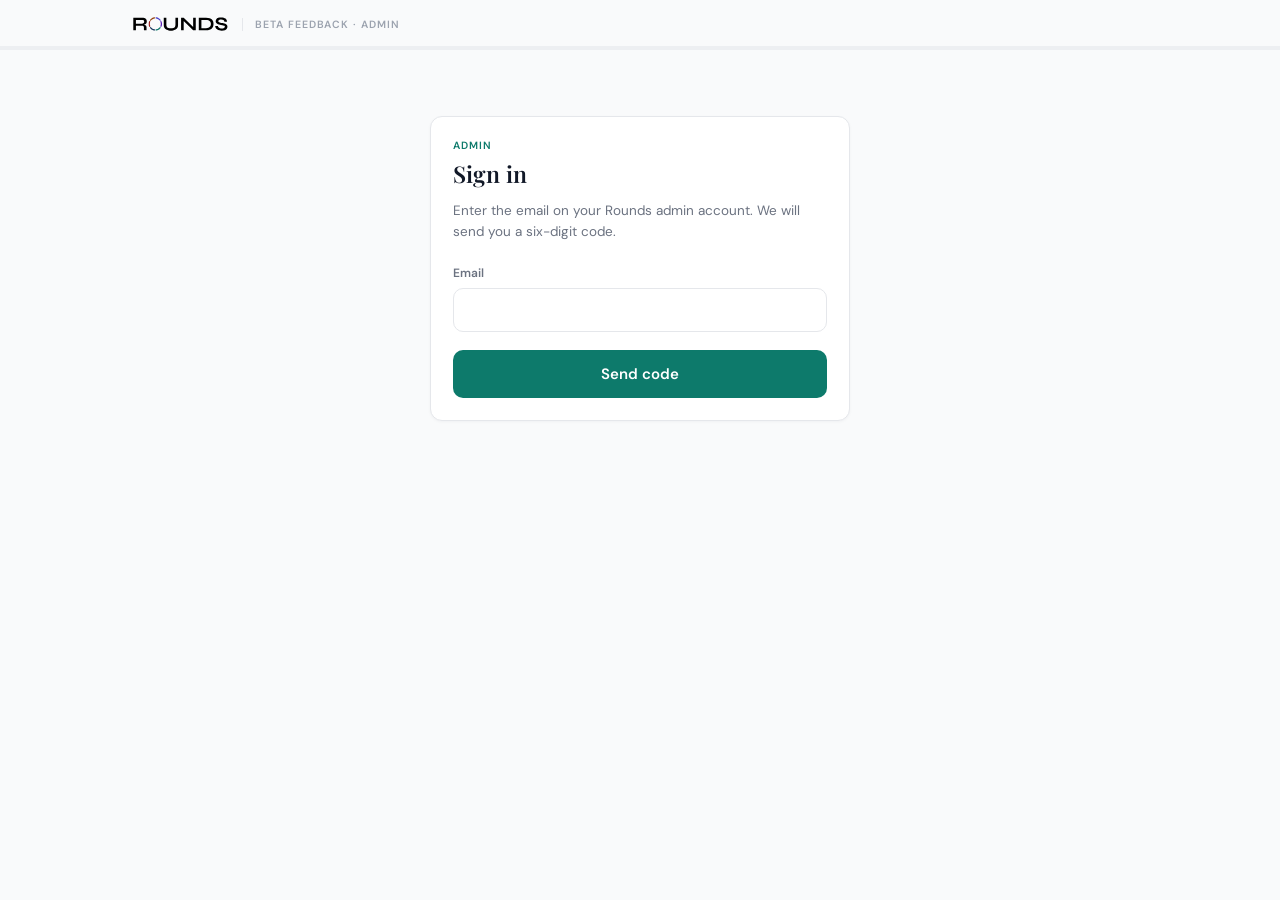
==== commit 64a8b67a: "Sign into the beta console with an emailed code The owner's admin account signs in with Apple and ha" ====
--- a/beta/index.html
+++ b/beta/index.html
@@ -1168,43 +1168,75 @@
     var stage = document.getElementById("stage");
     document.getElementById("progress-meta").remove();
 
-    function renderLogin(message) {
+    // Sign-in is a code emailed to the admin's own verified address, not a
+    // password: an Apple- or Google-only admin has no password to type, and
+    // this page is the one place they would need one.
+    function renderLogin(message, prefill) {
       stage.innerHTML = "";
       var c = el('<div class="card fade-in" style="max-width:420px;margin:40px auto"></div>');
       c.innerHTML =
         '<div class="step-eyebrow">Admin</div>' +
         '<h2 class="step-title" style="font-size:23px">Sign in</h2>' +
-        '<p class="muted" style="margin-bottom:18px">Your Rounds admin account — the same email and password you ' +
-        'use in the app.</p>';
+        '<p class="muted" style="margin-bottom:18px">Enter the email on your Rounds admin account. ' +
+        'We will send you a six-digit code.</p>';
       var form = el('<form></form>');
       form.innerHTML =
         '<label style="font-size:12px;font-weight:600;color:var(--r-text-muted)">Email' +
-        '<input type="email" name="email" autocomplete="username" required style="margin-top:6px" /></label>' +
-        '<label style="display:block;margin-top:14px;font-size:12px;font-weight:600;color:var(--r-text-muted)">Password' +
-        '<input type="password" name="password" autocomplete="current-password" required style="margin-top:6px" /></label>';
+        '<input type="email" name="email" autocomplete="username" required style="margin-top:6px" /></label>';
+      form.email.value = prefill || "";
+      var btn = el('<button class="btn btn-primary" type="submit" style="width:100%;margin-top:18px">Send code</button>');
+      form.appendChild(btn);
+      form.addEventListener("submit", function (e) {
+        e.preventDefault();
+        var email = form.email.value.trim();
+        btn.disabled = true; btn.textContent = "Sending…";
+        api("/beta/admin/request-code", { method: "POST", body: { email: email } })
+          .then(function () { renderCodeStep(email); })
+          .catch(function (err) {
+            btn.disabled = false; btn.textContent = "Send code";
+            var old = c.querySelector(".err"); if (old) old.remove();
+            c.appendChild(el('<div class="err">' + esc(err.message || "Could not send a code.") + '</div>'));
+          });
+      });
+      c.appendChild(form);
+      if (message) c.appendChild(el('<div class="err">' + esc(message) + '</div>'));
+      stage.appendChild(c);
+    }
+
+    function renderCodeStep(email) {
+      stage.innerHTML = "";
+      var c = el('<div class="card fade-in" style="max-width:420px;margin:40px auto"></div>');
+      c.innerHTML =
+        '<div class="step-eyebrow">Admin</div>' +
+        '<h2 class="step-title" style="font-size:23px">Check your email</h2>' +
+        '<p class="muted" style="margin-bottom:18px">If <strong>' + esc(email) + '</strong> is on an admin ' +
+        'account, a six-digit code is on its way. It expires in half an hour.</p>';
+      var form = el('<form></form>');
+      form.innerHTML =
+        '<label style="font-size:12px;font-weight:600;color:var(--r-text-muted)">Code' +
+        '<input type="text" name="code" inputmode="numeric" autocomplete="one-time-code" maxlength="6" ' +
+        'required style="margin-top:6px;letter-spacing:0.3em;font-size:18px;text-align:center" /></label>';
       var btn = el('<button class="btn btn-primary" type="submit" style="width:100%;margin-top:18px">Sign in</button>');
       form.appendChild(btn);
       form.addEventListener("submit", function (e) {
         e.preventDefault();
         btn.disabled = true; btn.textContent = "Signing in…";
-        api("/auth/email/login", {
-          method: "POST",
-          body: { email: form.email.value.trim(), password: form.password.value }
+        api("/beta/admin/verify-code", {
+          method: "POST", body: { email: email, code: form.code.value.trim() }
         }).then(function (data) {
-          if (!data.me || data.me.accountType !== "admin") {
-            throw new Error("That account is not an admin.");
-          }
           token = data.token;
           try { sessionStorage.setItem("rounds_beta_admin_token", token); } catch (e) {}
           load();
         }).catch(function (err) {
           btn.disabled = false; btn.textContent = "Sign in";
           var old = c.querySelector(".err"); if (old) old.remove();
-          c.appendChild(el('<div class="err">' + esc(err.message || "Could not sign in.") + '</div>'));
+          c.appendChild(el('<div class="err">' + esc(err.message || "That code is not valid.") + '</div>'));
         });
       });
       c.appendChild(form);
-      if (message) c.appendChild(el('<div class="err">' + esc(message) + '</div>'));
+      var back = el('<button class="btn btn-ghost btn-sm" style="width:100%;margin-top:10px">Use a different email</button>');
+      back.addEventListener("click", function () { renderLogin(null, email); });
+      c.appendChild(back);
       stage.appendChild(c);
     }
 
